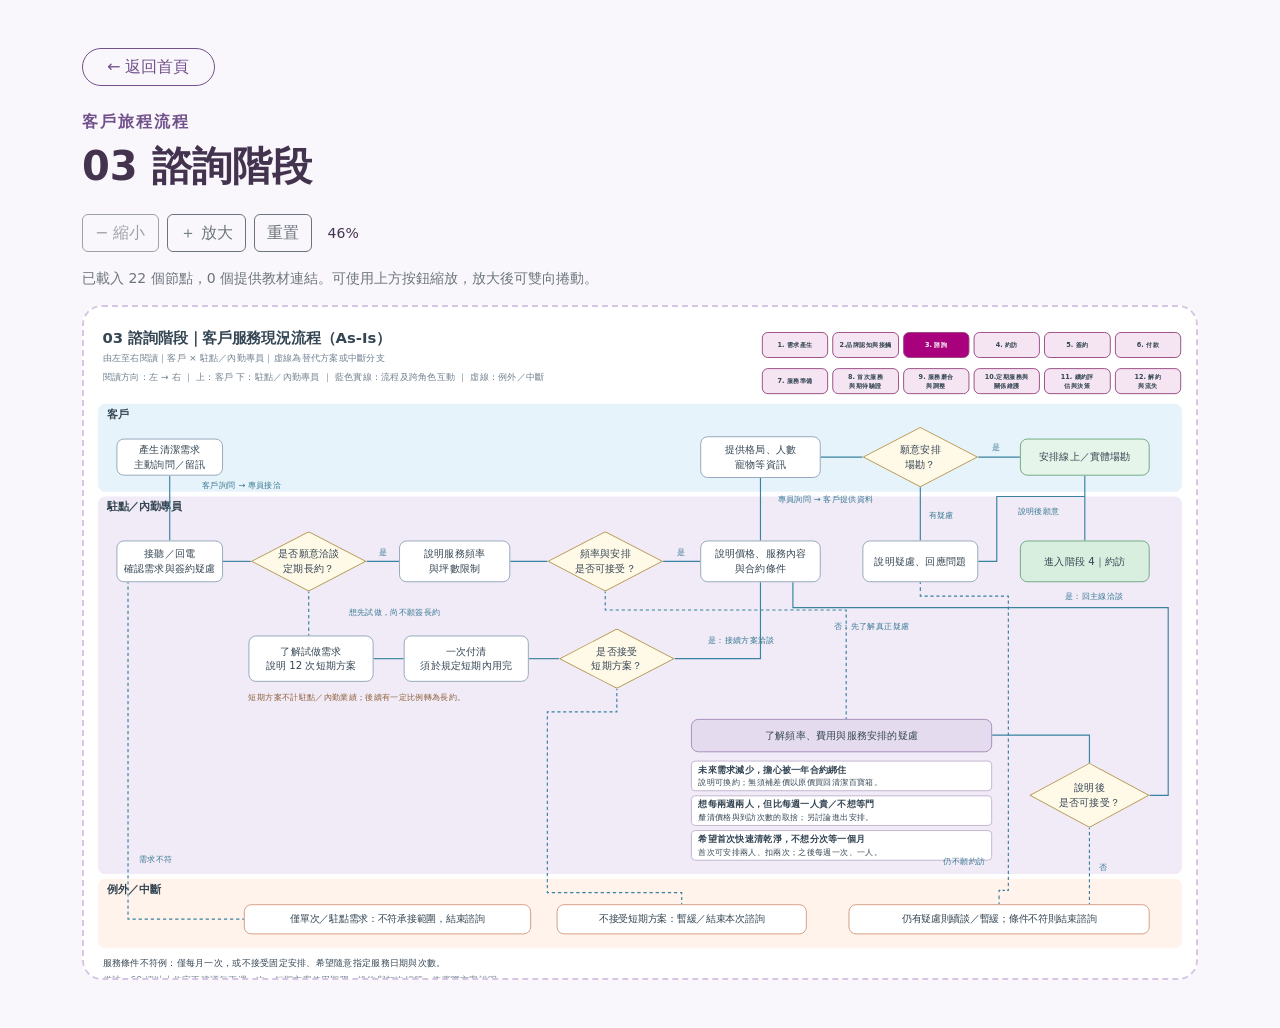
==== stages/03-consultation/index.html @ cbc7a452 "feat: add customer journey consultation flowchart" ====
<!doctype html>
<html lang="zh-Hant">
<head>
  <meta charset="utf-8">
  <meta name="viewport" content="width=device-width, initial-scale=1">
  <title>03 諮詢階段｜客戶旅程流程</title>
  <link href="https://cdn.jsdelivr.net/npm/bootstrap@5.3.3/dist/css/bootstrap.min.css" rel="stylesheet" integrity="sha384-QWTKZyjpPEjISv5WaRU9OFeRpok6YctnYmDr5pNlyT2bRjXh0JMhjY6hW+ALEwIH" crossorigin="anonymous">
  <link href="../../assets/css/style.css" rel="stylesheet">
  <script src="../../assets/js/main.js" defer></script>
</head>
<body>
  <main class="container py-5">
    <a class="btn back-link mb-4 px-4" href="../../index.html">← 返回首頁</a>
    <header class="mb-4">
      <p class="page-eyebrow mb-2">客戶旅程流程</p>
      <h1 class="fw-bold">03 諮詢階段</h1>
    </header>
    <div class="flowchart-toolbar d-flex flex-wrap align-items-center gap-2 mb-3" role="group" aria-label="流程圖縮放控制">
      <button class="btn btn-outline-secondary" type="button" data-flow-zoom="out" aria-controls="consultation-flowchart" disabled>− 縮小</button>
      <button class="btn btn-outline-secondary" type="button" data-flow-zoom="in" aria-controls="consultation-flowchart" disabled>＋ 放大</button>
      <button class="btn btn-outline-secondary" type="button" data-flow-zoom="reset" aria-controls="consultation-flowchart" disabled>重置</button>
      <output id="flowchart-scale" class="small ms-2" aria-live="polite"></output>
    </div>
    <p id="flowchart-status" class="small text-secondary" role="status">正在載入教材資料…</p>
    <section class="flowchart-container" aria-label="諮詢階段流程圖，可水平與垂直捲動" tabindex="0">
      <div class="flowchart-surface">
      <div id="consultation-flowchart" class="flow-canvas" data-nodes="./nodes.json" aria-label="03 諮詢階段流程圖">
        <h2 class="flow-heading">03 諮詢階段｜客戶服務現況流程（As-Is）</h2>
        <p class="flow-intro">由左至右閱讀｜客戶 × 駐點／內勤專員｜虛線為替代方案或中斷分支</p>
        <p class="flow-legend">閱讀方向：左 → 右 ｜ 上：客戶 下：駐點／內勤專員 ｜ 藍色實線：流程及跨角色互動 ｜ 虛線：例外／中斷</p>
        <nav class="flow-stage-nav" aria-label="流程圖原始 12 階段總覽"><ol>
          <li>1. 需求產生</li>
          <li>2.品牌認知與接觸</li>
          <li aria-current="step">3. 諮詢</li>
          <li>4. 約訪</li>
          <li>5. 簽約</li>
          <li>6. 付款</li>
          <li>7. 服務準備</li>
          <li>8. 首次服務<br>與期待驗證</li>
          <li>9. 服務磨合<br>與調整</li>
          <li>10.定期服務與<br>關係維護</li>
          <li>11. 續約評<br>估與決策</li>
          <li>12. 解約<br>與流失</li>
        </ol></nav>
        <section class="flow-lane flow-lane-customer" aria-label="客戶泳道"><h3>客戶</h3></section>
        <section class="flow-lane flow-lane-staff" aria-label="駐點／內勤專員泳道"><h3>駐點／內勤專員</h3></section>
        <section class="flow-lane flow-lane-exit" aria-label="例外／中斷泳道"><h3>例外／中斷</h3></section>
        <!-- Shared 2400 × 1505 coordinates: SVG contains only the original connector paths. -->
        <svg class="flow-connections" viewBox="0 0 2400 1505" width="2400" height="1505" fill="none" aria-hidden="true" focusable="false" xmlns="http://www.w3.org/2000/svg">
          <use href="./flowchart.svg#consultation-connections"></use>
        </svg>
        <div id="consult-022" class="flow-node " data-flow-node style="left:70px;top:284px;width:230px;height:80px;"><span>產生清潔需求<br>主動詢問／留訊</span></div>
        <div id="consult-001" class="flow-node " data-flow-node style="left:70px;top:504px;width:230px;height:90px;"><span>接聽／回電<br>確認需求與簽約疑慮</span></div>
        <div id="consult-002" class="flow-node flow-decision" data-flow-node style="left:360px;top:484px;width:250px;height:130px;"><span>是否願意洽談<br>定期長約？</span></div>
        <div id="consult-003" class="flow-node " data-flow-node style="left:680px;top:504px;width:240px;height:90px;"><span>說明服務頻率<br>與坪數限制</span></div>
        <div id="consult-004" class="flow-node flow-decision" data-flow-node style="left:1000px;top:484px;width:250px;height:130px;"><span>頻率與安排<br>是否可接受？</span></div>
        <div id="consult-005" class="flow-node " data-flow-node style="left:1330px;top:504px;width:260px;height:90px;"><span>說明價格、服務內容<br>與合約條件</span></div>
        <div id="consult-006" class="flow-node " data-flow-node style="left:1330px;top:279px;width:260px;height:90px;"><span>提供格局、人數<br>寵物等資訊</span></div>
        <div id="consult-007" class="flow-node flow-decision" data-flow-node style="left:1680px;top:259px;width:250px;height:130px;"><span>願意安排<br>場勘？</span></div>
        <div id="consult-008" class="flow-node flow-success" data-flow-node style="left:2020px;top:284px;width:280px;height:80px;"><span>安排線上／實體場勘</span></div>
        <div id="consult-009" class="flow-node flow-next" data-flow-node style="left:2020px;top:504px;width:280px;height:90px;"><span>進入階段 4｜約訪</span></div>
        <div id="consult-010" class="flow-node " data-flow-node style="left:1680px;top:504px;width:250px;height:90px;"><span>說明疑慮、回應問題</span></div>
        <div id="consult-011" class="flow-node " data-flow-node style="left:355px;top:709px;width:270px;height:100px;"><span>了解試做需求<br>說明 12 次短期方案</span></div>
        <div id="consult-012" class="flow-node " data-flow-node style="left:690px;top:709px;width:270px;height:100px;"><span>一次付清<br>須於規定短期內用完</span></div>
        <div id="consult-013" class="flow-node flow-decision" data-flow-node style="left:1025px;top:694px;width:250px;height:130px;"><span>是否接受<br>短期方案？</span></div>
        <div id="consult-014" class="flow-node flow-concern" data-flow-node style="left:1310px;top:889px;width:650px;height:72px;"><span>了解頻率、費用與服務安排的疑慮</span></div>
        <div id="consult-015" class="flow-node flow-detail" data-flow-node style="left:1310px;top:979px;width:650px;height:66px;"><span><strong>未來需求減少，擔心被一年合約綁住</strong><br>說明可換約；無須補差價以原價買回清潔百寶箱。</span></div>
        <div id="consult-016" class="flow-node flow-detail" data-flow-node style="left:1310px;top:1054px;width:650px;height:66px;"><span><strong>想每兩週兩人，但比每週一人貴／不想等門</strong><br>釐清價格與到訪次數的取捨；另討論進出安排。</span></div>
        <div id="consult-017" class="flow-node flow-detail" data-flow-node style="left:1310px;top:1129px;width:650px;height:66px;"><span><strong>希望首次快速清乾淨，不想分次等一個月</strong><br>首次可安排兩人、扣兩次；之後每週一次、一人。</span></div>
        <div id="consult-018" class="flow-node flow-decision" data-flow-node style="left:2040px;top:984px;width:260px;height:140px;"><span>說明後<br>是否可接受？</span></div>
        <div id="consult-019" class="flow-node flow-exit" data-flow-node style="left:345px;top:1289px;width:620px;height:65px;"><span>僅單次／駐點需求：不符承接範圍，結束諮詢</span></div>
        <div id="consult-020" class="flow-node flow-exit" data-flow-node style="left:1020px;top:1289px;width:540px;height:65px;"><span>不接受短期方案：暫緩／結束本次諮詢</span></div>
        <div id="consult-021" class="flow-node flow-exit" data-flow-node style="left:1650px;top:1289px;width:650px;height:65px;"><span>仍有疑慮則續談／暫緩；條件不符則結束諮詢</span></div>
        <p class="flow-label" style="left:255px;top:370px;">客戶詢問 → 專員接洽</p>
        <p class="flow-label" style="left:636px;top:515px;">是</p>
        <p class="flow-label" style="left:1280px;top:515px;">是</p>
        <p class="flow-label" style="left:1497px;top:400px;">專員詢問 → 客戶提供資料</p>
        <p class="flow-label" style="left:1960px;top:289px;">是</p>
        <p class="flow-label" style="left:1823px;top:435px;">有疑慮</p>
        <p class="flow-label" style="left:2015px;top:426px;">說明後願意</p>
        <p class="flow-label" style="left:571px;top:645px;">想先試做，尚不願簽長約</p>
        <p class="flow-label" style="left:1347px;top:705px;">是：接續方案洽談</p>
        <p class="flow-label" style="left:1619px;top:675px;">否：先了解真正疑慮</p>
        <p class="flow-label" style="left:2117px;top:610px;">是：回主線洽談</p>
        <p class="flow-label" style="left:119px;top:1178px;">需求不符</p>
        <p class="flow-label" style="left:1855px;top:1183px;">仍不願約訪</p>
        <p class="flow-label" style="left:2191px;top:1196px;">否</p>
        <p class="flow-note flow-short-note">短期方案不計駐點／內勤業績；後續有一定比例轉為長約。</p>
        <p class="flow-note flow-conditions">服務條件不符例：僅每月一次，或不接受固定安排、希望隨意指定服務日期與次數。</p>
        <p class="flow-note flow-footnote">備註：60 坪以上住宅不建議每兩週一次。短期方案使用期限、換約與扣次細節，依實際方案說明。</p>
      </div>
      </div>
    </section>
  </main>
</body>
</html>
---- assets/css/style.css ----
:root {
  --page-bg: #faf7fc;
  --ink: #43334e;
  --purple: #71518b;
  --stage-bg: #eee3f4;
  --stage-border: #d8c5e4;
  --pink: #f7e4ef;
}

body {
  background: var(--page-bg);
  color: var(--ink);
  font-family: system-ui, -apple-system, "Segoe UI", "Noto Sans TC", sans-serif;
}

.page-eyebrow { color: var(--purple); font-weight: 600; letter-spacing: .12em; }
.journey-section { background: #fff; border: 1px solid #e9dfef; border-radius: 1.5rem; }
.journey-scroll { overflow-x: auto; padding: .25rem .25rem 1rem; }
.journey-grid { display: grid; grid-template-columns: repeat(6, minmax(0, 1fr)); gap: 1rem; min-width: 960px; }
.stage-card {
  display: flex;
  flex-direction: column;
  align-items: center;
  justify-content: space-between;
  gap: .75rem;
  width: 100%;
  height: 100%;
  min-height: 190px;
  padding: 1.25rem .75rem;
  border: 1px solid var(--stage-border);
  border-radius: 1.25rem;
  background: var(--stage-bg);
  color: var(--ink);
  text-align: center;
  text-decoration: none;
  font: inherit;
}
.journey-grid li:nth-child(even) .stage-card { background: var(--pink); }
.stage-card:disabled { cursor: default; opacity: 1; }
.stage-number { color: var(--purple); font-weight: 700; font-size: 1.25rem; }
.stage-name { font-weight: 600; line-height: 1.6; }
.stage-status { color: #6b5877; font-size: .8125rem; }
.stage-card-active { border: 2px solid var(--purple); box-shadow: 0 4px 12px #71518b18; }
.stage-card-active:hover { background: #e3d3ed; color: var(--ink); }
.stage-card-active .stage-status { color: var(--purple); font-weight: 700; }
:focus-visible { outline: 3px solid var(--purple); outline-offset: 4px; }
.back-link { border: 1px solid var(--purple); border-radius: 999px; color: var(--purple); }
.back-link:hover { background: var(--purple); color: #fff; }
.flowchart-container {
  width: 100%;
  height: min(75vh, 960px);
  min-height: 320px;
  border: 2px dashed var(--stage-border);
  border-radius: 1.25rem;
  background: #fff;
  overflow: auto;
  overscroll-behavior: contain;
}
/* One transform scales HTML, CSS diamonds and SVG connectors together. */
.flowchart-surface { position: relative; width: 2400px; height: 1505px; overflow: clip; }
.flow-canvas {
  position: absolute; left: 0; top: 0; width: 2400px; height: 1505px;
  transform-origin: top left; background: #fff; color: #344553;
  font-family: "Noto Sans TC", "Microsoft JhengHei", system-ui, sans-serif;
  line-height: 1.5; isolation: isolate;
}
.flow-canvas p, .flow-canvas h2, .flow-canvas h3, .flow-canvas ol { margin: 0; }
.flow-heading { position: absolute; left: 40px; top: 47px; font-size: 32px; font-weight: 700; line-height: 1.3; }
.flow-intro, .flow-legend { position: absolute; left: 40px; color: #718090; font-size: 20px; white-space: nowrap; }
.flow-intro { top: 94px; }
.flow-legend { top: 135px; }
.flow-stage-nav { position: absolute; left: 1463px; top: 54px; width: 905px; }
.flow-stage-nav ol { display: grid; grid-template-columns: repeat(6, 1fr); column-gap: 9px; row-gap: 22px; padding: 0; list-style: none; }
.flow-stage-nav li { display: flex; align-items: center; justify-content: center; height: 56px; border: 2px solid #98467f; border-radius: 13px; background: #f5e5f2; font-size: 14px; font-weight: 700; text-align: center; line-height: 1.35; }
.flow-stage-nav [aria-current] { background: #a9007d; color: #fff; }
.flow-lane { position: absolute; left: 30px; width: 2340px; border-radius: 16px; z-index: 0; }
.flow-lane h3 { position: absolute; left: 20px; top: 9px; font-size: 23px; font-weight: 700; }
.flow-lane-customer { top: 209px; height: 190px; background: #e7f3fa; }
.flow-lane-staff { top: 409px; height: 815px; background: #f0ebf7; }
.flow-lane-exit { top: 1234px; height: 150px; background: #fff3eb; }
.flow-connections { position: absolute; inset: 0; z-index: 1; pointer-events: none; overflow: visible; }
.flow-node {
  --node-fill: #fff; --node-border: #91a5b8;
  position: absolute; z-index: 2; display: flex; align-items: center; justify-content: center;
  padding: 4px 10px; border: 2px solid var(--node-border); border-radius: 16px;
  background: var(--node-fill); color: #344553; font-size: 22px; line-height: 1.45;
  text-align: center; text-decoration: none; box-sizing: border-box;
}
.flow-node > span { position: relative; z-index: 1; }
.flow-success { --node-fill: #e6f5e9; --node-border: #6ca681; }
.flow-next { --node-fill: #d8efdf; --node-border: #6ca681; }
.flow-concern { --node-fill: #e5dbee; --node-border: #a58bb8; }
.flow-detail { --node-border: #c2b3cf; border-radius: 9px; justify-content: flex-start; text-align: left; padding: 3px 14px; font-size: 18px; line-height: 1.45; }
.flow-detail strong { font-size: 20px; font-weight: 700; }
.flow-exit { --node-border: #d59a7f; font-size: 21px; }
.flow-decision { --node-fill: #fff9e8; --node-border: #b69a54; padding: 0; border: 0; border-radius: 0; background: none; }
/* Clip only the two decorative backgrounds, preserving the HTML label and focus ring. */
.flow-decision::before, .flow-decision::after { content: ""; position: absolute; clip-path: polygon(50% 0, 100% 50%, 50% 100%, 0 50%); }
.flow-decision::before { inset: 0; background: var(--node-border); }
.flow-decision::after { inset: 2px 4px; background: var(--node-fill); }
.flow-decision > span { max-width: 72%; }
.flow-node--linked {
  cursor: pointer;
  user-select: none;
  -webkit-user-select: none;
  transition: background-color .18s ease, border-color .18s ease, box-shadow .18s ease;
}
.flow-node--linked::before, .flow-node--linked::after { transition: background-color .18s ease; }
.flow-node--linked:hover, .flow-node--linked:focus-visible {
  --node-fill: #f0e6fa;
  --node-border: #71518b;
  color: #344553;
  box-shadow: 0 3px 12px #71518b33;
}
.flow-node--linked:focus-visible { outline: 4px dashed #51306f; outline-offset: 5px; --node-border: #51306f; }
.flow-label { position: absolute; z-index: 3; font-size: 18px; color: #397893; white-space: nowrap; pointer-events: none; }
.flow-note { position: absolute; font-size: 20px; white-space: nowrap; pointer-events: none; }
.flow-short-note { left: 355px; top: 829px; color: #8d5e37; font-size: 18px; }
.flow-conditions { left: 40px; top: 1401px; }
.flow-footnote { left: 40px; top: 1438px; color: #718090; }
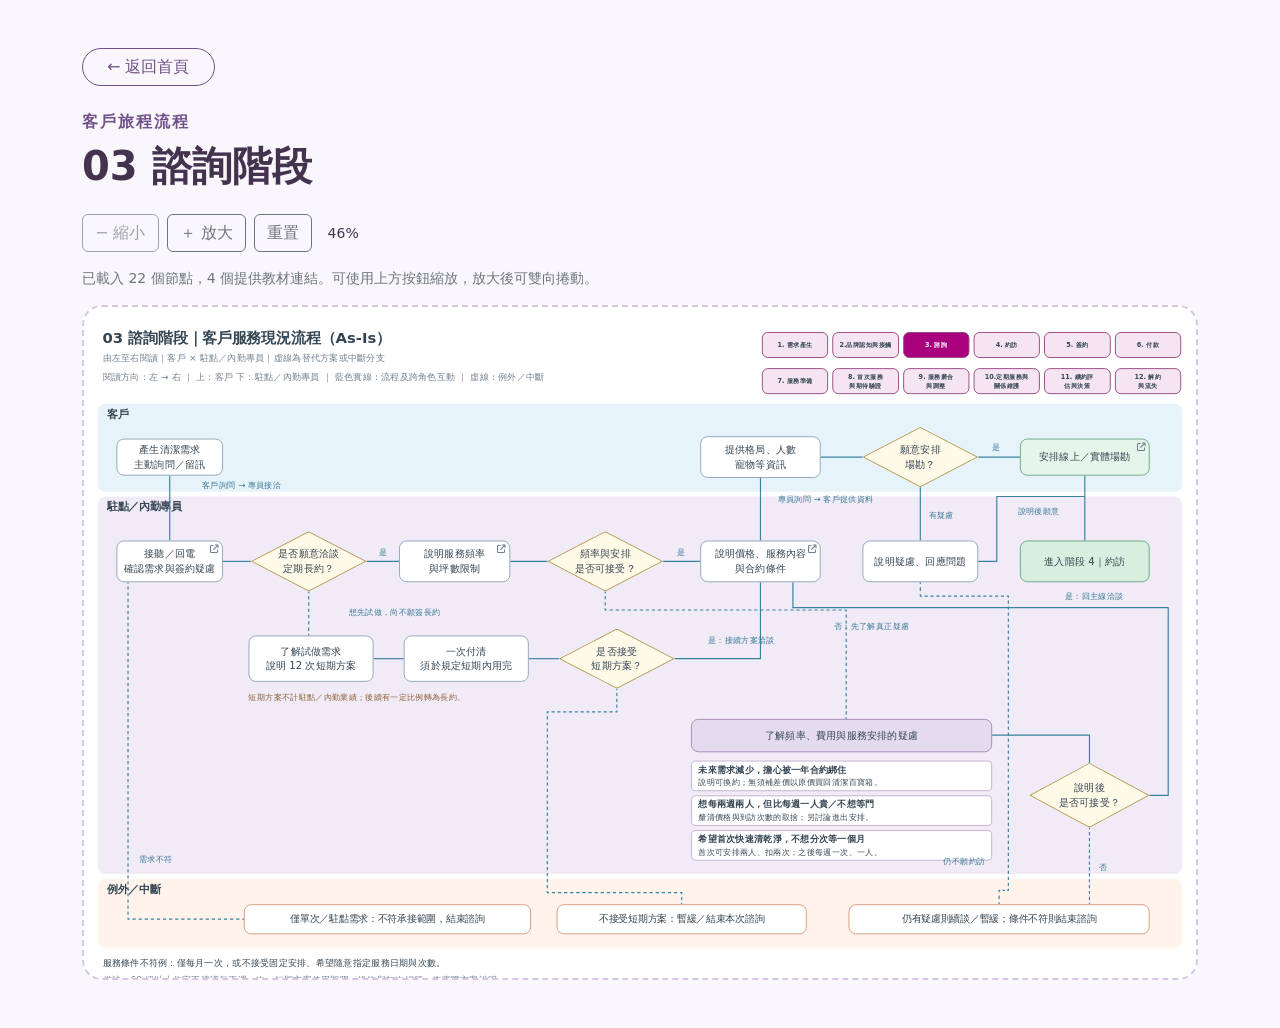
==== commit 7494646a: "feat: add material links and external-link indicators" ====
--- a/stages/03-consultation/index.html
+++ b/stages/03-consultation/index.html
@@ -5,6 +5,7 @@
   <meta name="viewport" content="width=device-width, initial-scale=1">
   <title>03 諮詢階段｜客戶旅程流程</title>
   <link href="https://cdn.jsdelivr.net/npm/bootstrap@5.3.3/dist/css/bootstrap.min.css" rel="stylesheet" integrity="sha384-QWTKZyjpPEjISv5WaRU9OFeRpok6YctnYmDr5pNlyT2bRjXh0JMhjY6hW+ALEwIH" crossorigin="anonymous">
+  <link href="https://cdnjs.cloudflare.com/ajax/libs/font-awesome/6.7.2/css/all.min.css" rel="stylesheet">
   <link href="../../assets/css/style.css" rel="stylesheet">
   <script src="../../assets/js/main.js" defer></script>
 </head>
--- a/assets/css/style.css
+++ b/assets/css/style.css
@@ -118,3 +118,20 @@
 .flow-short-note { left: 355px; top: 829px; color: #8d5e37; font-size: 18px; }
 .flow-conditions { left: 40px; top: 1401px; }
 .flow-footnote { left: 40px; top: 1438px; color: #718090; }
+
+/* Keep the link hint out of document flow so node and connector geometry stays fixed. */
+.flow-node-link-icon {
+  position: absolute;
+  top: 8px;
+  right: 8px;
+  z-index: 2;
+  font-size: 18px;
+  line-height: 1;
+  color: #718090;
+  pointer-events: none;
+}
+/* The rectangular top-right corner is outside a diamond; keep its hint inside the upper slope. */
+.flow-decision .flow-node-link-icon {
+  top: 18px;
+  right: calc(50% - 20px);
+}
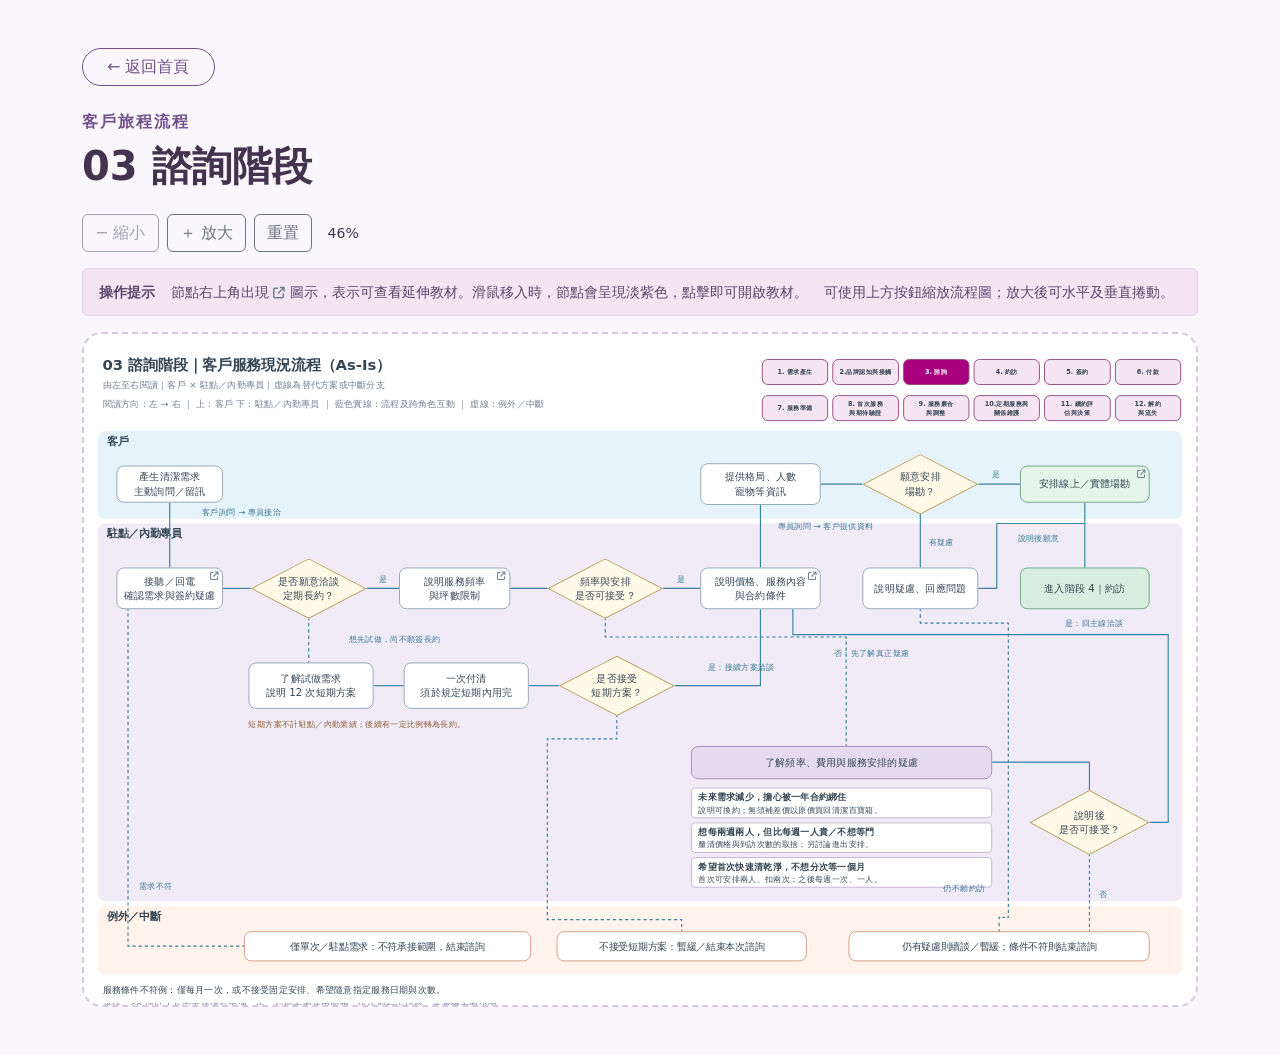
==== commit a78a490e: "feat: refine consultation page operation guidance" ====
--- a/stages/03-consultation/index.html
+++ b/stages/03-consultation/index.html
@@ -22,7 +22,16 @@
       <button class="btn btn-outline-secondary" type="button" data-flow-zoom="reset" aria-controls="consultation-flowchart" disabled>重置</button>
       <output id="flowchart-scale" class="small ms-2" aria-live="polite"></output>
     </div>
-    <p id="flowchart-status" class="small text-secondary" role="status">正在載入教材資料…</p>
+    <aside class="alert alert-danger flowchart-help mb-3" aria-labelledby="flowchart-help-title">
+      <div class="d-flex flex-column flex-md-row align-items-start gap-1 gap-md-3">
+        <h2 id="flowchart-help-title" class="h6 fw-bold mb-0 flex-shrink-0">操作提示</h2>
+        <div class="d-flex flex-wrap column-gap-3 row-gap-1">
+          <p class="mb-0">節點右上角出現 <i class="fa-solid fa-arrow-up-right-from-square" aria-hidden="true"></i><span class="visually-hidden">外部連結</span> 圖示，表示可查看延伸教材。滑鼠移入時，節點會呈現淡紫色，點擊即可開啟教材。</p>
+          <p class="mb-0">可使用上方按鈕縮放流程圖；放大後可水平及垂直捲動。</p>
+        </div>
+      </div>
+      <p id="flowchart-status" class="small mt-1 mb-0" role="status">正在載入教材資料…</p>
+    </aside>
     <section class="flowchart-container" aria-label="諮詢階段流程圖，可水平與垂直捲動" tabindex="0">
       <div class="flowchart-surface">
       <div id="consultation-flowchart" class="flow-canvas" data-nodes="./nodes.json" aria-label="03 諮詢階段流程圖">
--- a/assets/css/style.css
+++ b/assets/css/style.css
@@ -135,3 +135,14 @@
   top: 18px;
   right: calc(50% - 20px);
 }
+.flowchart-help {
+  --bs-alert-color: #59466b;
+  --bs-alert-bg: #f5e5f2;
+  --bs-alert-border-color: #ded2ea;
+  --bs-alert-padding-x: 1rem;
+  --bs-alert-padding-y: .75rem;
+  font-size: .875rem;
+  line-height: 1.6;
+}
+.flowchart-help h2 { font-size: inherit; line-height: inherit; }
+.flowchart-help .fa-arrow-up-right-from-square { font-size: 12px; color: #718090; }
